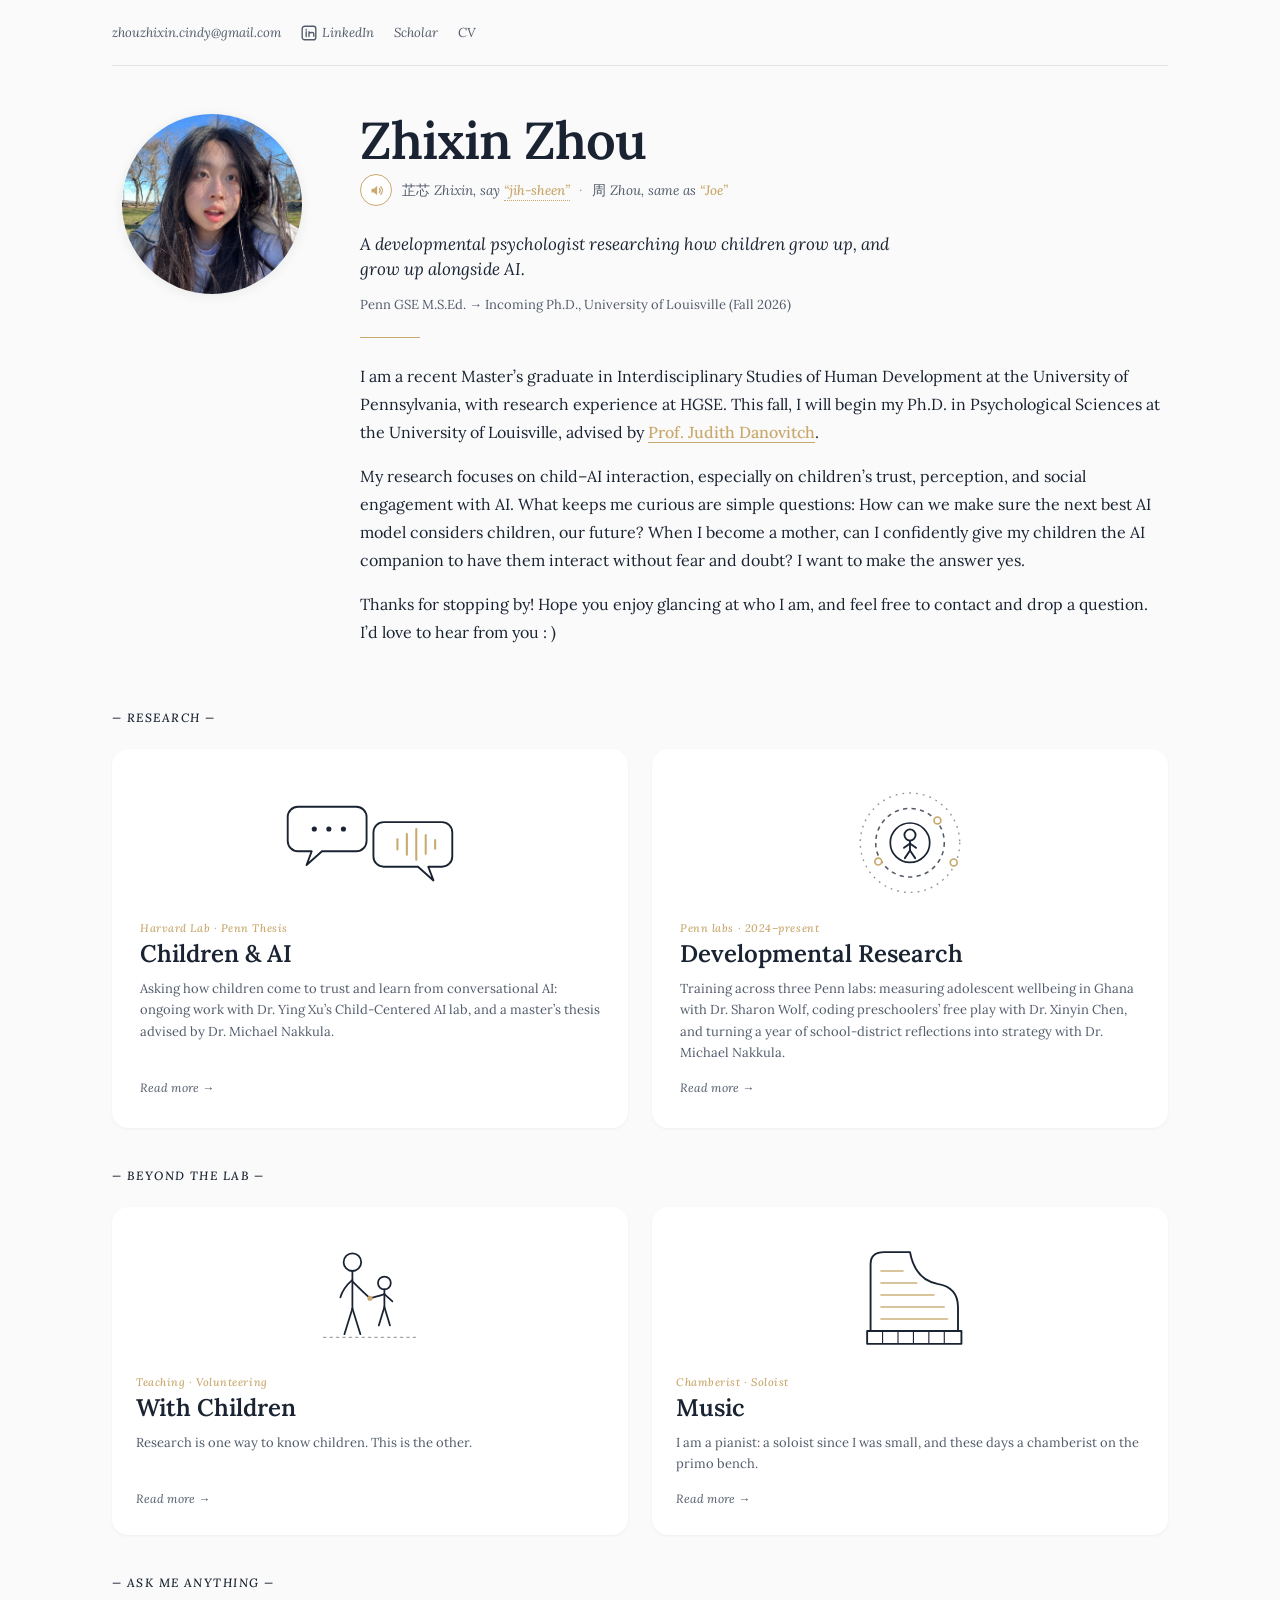
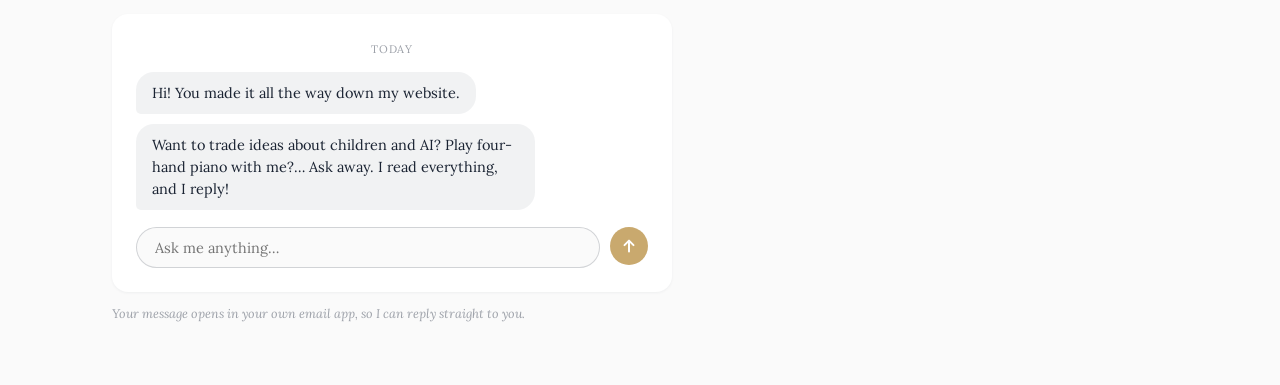
==== index.html @ 7eb5788b "Personal website: pages, styles, images, posters" ====
<!DOCTYPE html>
<html lang="en">
<head>
  <meta charset="UTF-8">
  <meta name="viewport" content="width=device-width, initial-scale=1.0">
  <title>Zhixin Zhou</title>
  <link rel="stylesheet" href="style.css">
  <link rel="preconnect" href="https://fonts.googleapis.com">
  <link rel="preconnect" href="https://fonts.gstatic.com" crossorigin>
  <link href="https://fonts.googleapis.com/css2?family=Lora:ital,wght@0,400;0,500;0,600;0,700;1,400;1,500;1,600&display=swap" rel="stylesheet">
</head>
<body>
<div class="container">

<!-- ── Top bar ── -->
<header class="topbar">
  <div class="topbar-left">
    <a href="mailto:zhouzhixin.cindy@gmail.com">zhouzhixin.cindy@gmail.com</a>
    <a href="https://www.linkedin.com/in/zhou-zhixin" target="_blank" rel="noopener">
      <svg viewBox="0 0 20 20" width="16" height="16" fill="none" stroke="#525B6B" stroke-width="1.7" stroke-linecap="round" stroke-linejoin="round">
        <rect x="1.5" y="1.5" width="17" height="17" rx="3"/>
        <line x1="6.5" y1="8.5" x2="6.5" y2="14.5"/>
        <line x1="6.5" y1="5.5" x2="6.5" y2="6.2"/>
        <path d="M10 8.5 v6 M10 11 c0-2 6-2.5 6 0 v3"/>
      </svg>
      LinkedIn
    </a>
    <a href="https://scholar.google.com" target="_blank" rel="noopener">Scholar</a>
    <a href="cv.pdf" target="_blank">CV</a>
  </div>
</header>

<!-- ── Hero (2 columns: photo | stacked content) ── -->
<section class="hero-section">

  <!-- Left column: photo only -->
  <div class="hero-left">
    <img src="zhixin_hero.JPEG?v=4" alt="Zhixin Zhou" class="hero-photo" />
  </div>

  <!-- Right column: name, pronunciation, tagline, credentials, divider, about -->
  <div class="hero-right">
    <h1 class="hero-name">Zhixin Zhou</h1>
    <div class="name-guide">
      <button class="say-btn" onclick="playName()" aria-label="Hear me say my name" title="Hear me say it">
        <svg viewBox="0 0 24 24" width="15" height="15" fill="none" stroke="#C9A96E" stroke-width="2" stroke-linecap="round" stroke-linejoin="round">
          <polygon points="4,9 8,9 13,4.5 13,19.5 8,15 4,15" fill="#C9A96E" stroke="none"/>
          <path d="M16.5 8.5 a5.5 5.5 0 0 1 0 7"/>
          <path d="M19 6 a9 9 0 0 1 0 12"/>
        </svg>
      </button>
      <span class="name-part"><span class="hanzi">芷芯</span>&nbsp;Zhixin, say <span class="say say-hint">&ldquo;jih-sheen&rdquo;</span></span>
      <span class="name-dot">&middot;</span>
      <span class="name-part"><span class="hanzi">周</span>&nbsp;Zhou, same as <span class="say">&ldquo;Joe&rdquo;</span></span>
    </div>
    <p class="name-detail">Zhi, like &ldquo;Jim&rdquo; without the &ldquo;m&rdquo; &middot; Xin, the same as &ldquo;sheen&rdquo;</p>
    <audio id="name-audio" src="audio/name-pronunciation.mp3" preload="none"></audio>
    <p class="hero-bio">A developmental psychologist researching how children grow up, and grow up alongside AI.</p>
    <p class="hero-affil">Penn GSE M.S.Ed. &rarr; Incoming Ph.D., University of Louisville (Fall 2026)</p>
    <div class="hero-divider"></div>
    <div class="hero-about">
      <p>I am a recent Master&rsquo;s graduate in Interdisciplinary Studies of Human Development at the University of Pennsylvania, with research experience at HGSE. This fall, I will begin my Ph.D. in Psychological Sciences at the University of Louisville, advised by <a href="https://profiles.louisville.edu/j.danovitch" target="_blank" rel="noopener noreferrer">Prof. Judith Danovitch</a>.</p>
      <p>My research focuses on child&ndash;AI interaction, especially on children&rsquo;s trust, perception, and social engagement with AI. What keeps me curious are simple questions: How can we make sure the next best AI model considers children, our future? When I become a mother, can I confidently give my children the AI companion to have them interact without fear and doubt? I want to make the answer yes.</p>
      <p>Thanks for stopping by! Hope you enjoy glancing at who I am, and feel free to contact and drop a question. I&rsquo;d love to hear from you : )</p>
    </div>
  </div>

</section>

<!-- ── Research ── -->
<section class="cards-section">
  <p class="section-label">— Research —</p>
  <div class="cards-grid grid-2">

    <!-- Card 1: Children & AI -->
    <a class="card" href="childrenAI.html">
      <div class="card-icon">
        <svg viewBox="0 0 240 140" fill="none" xmlns="http://www.w3.org/2000/svg">
          <!-- child bubble -->
          <path d="M36,30 h68 a12,12 0 0 1 12,12 v28 a12,12 0 0 1 -12,12 h-40 l-18,16 6,-16 h-16 a12,12 0 0 1 -12,-12 v-28 a12,12 0 0 1 12,-12 z" stroke="#1A2332" stroke-width="2.2" stroke-linejoin="round" stroke-linecap="round"/>
          <circle cx="55" cy="56" r="3" fill="#1A2332"/>
          <circle cx="72" cy="56" r="3" fill="#1A2332"/>
          <circle cx="89" cy="56" r="3" fill="#1A2332"/>
          <!-- AI bubble -->
          <path d="M136,48 h68 a12,12 0 0 1 12,12 v28 a12,12 0 0 1 -12,12 h-16 l6,16 -18,-16 h-40 a12,12 0 0 1 -12,-12 v-28 a12,12 0 0 1 12,-12 z" stroke="#1A2332" stroke-width="2.2" stroke-linejoin="round" stroke-linecap="round"/>
          <!-- voice waveform -->
          <g stroke="#C9A96E" stroke-width="2.4" stroke-linecap="round">
            <line x1="152" y1="68" x2="152" y2="80"/>
            <line x1="163" y1="62" x2="163" y2="86"/>
            <line x1="174" y1="56" x2="174" y2="92"/>
            <line x1="185" y1="63" x2="185" y2="85"/>
            <line x1="196" y1="69" x2="196" y2="79"/>
          </g>
        </svg>
      </div>
      <p class="card-tag">Harvard Lab &middot; Penn Thesis</p>
      <h2 class="card-title">Children &amp; AI</h2>
      <p class="card-body">Asking how children come to trust and learn from conversational AI: ongoing work with Dr. Ying Xu&rsquo;s Child-Centered AI lab, and a master&rsquo;s thesis advised by Dr. Michael Nakkula.</p>
      <span class="read-more">Read more &rarr;</span>
    </a>

    <!-- Card 2: Developmental Research -->
    <a class="card" href="developmental.html">
      <div class="card-icon">
        <svg viewBox="0 0 240 140" fill="none" xmlns="http://www.w3.org/2000/svg">
          <!-- ecological rings around a child -->
          <circle cx="120" cy="72" r="58" stroke="#1A2332" stroke-width="1.6" stroke-dasharray="2,6" opacity="0.5"/>
          <circle cx="120" cy="72" r="40" stroke="#1A2332" stroke-width="1.8" stroke-dasharray="5,5" opacity="0.75"/>
          <circle cx="120" cy="72" r="23" stroke="#1A2332" stroke-width="2"/>
          <!-- child at center -->
          <g stroke="#1A2332" stroke-width="2.2" stroke-linecap="round">
            <circle cx="120" cy="63" r="6.5" fill="none"/>
            <line x1="120" y1="69.5" x2="120" y2="81"/>
            <line x1="120" y1="73" x2="113" y2="78"/>
            <line x1="120" y1="73" x2="127" y2="78"/>
            <line x1="120" y1="81" x2="114" y2="90"/>
            <line x1="120" y1="81" x2="126" y2="90"/>
          </g>
          <!-- context nodes on rings -->
          <circle cx="152" cy="46" r="4" fill="#FFFFFF" stroke="#C9A96E" stroke-width="2"/>
          <circle cx="83" cy="94" r="4" fill="#FFFFFF" stroke="#C9A96E" stroke-width="2"/>
          <circle cx="171" cy="95" r="4" fill="#FFFFFF" stroke="#C9A96E" stroke-width="2"/>
        </svg>
      </div>
      <p class="card-tag">Penn labs &middot; 2024&ndash;present</p>
      <h2 class="card-title">Developmental Research</h2>
      <p class="card-body">Training across three Penn labs: measuring adolescent wellbeing in Ghana with Dr. Sharon Wolf, coding preschoolers&rsquo; free play with Dr. Xinyin Chen, and turning a year of school-district reflections into strategy with Dr. Michael Nakkula.</p>
      <span class="read-more">Read more &rarr;</span>
    </a>

  </div>
</section>

<!-- ── Beyond the Lab ── -->
<section class="section-beyond">
  <p class="section-label">— Beyond the Lab —</p>
  <div class="cards-grid grid-2">

    <!-- Card B: With Children — three children in a circle -->
    <a class="card card-sm" href="with-children.html">
      <div class="card-icon">
        <svg viewBox="0 0 240 150" fill="none" xmlns="http://www.w3.org/2000/svg">
          <g stroke="#1A2332" stroke-width="2.2" stroke-linecap="round" fill="none">
            <!-- adult -->
            <circle cx="98" cy="34" r="11"/>
            <path d="M98,45 C98,62 98,78 98,92"/>
            <path d="M98,58 C106,66 113,73 120,79"/>
            <path d="M98,56 C90,63 85,70 83,78"/>
            <path d="M98,92 L88,124"/>
            <path d="M98,92 L108,124"/>
            <!-- child -->
            <circle cx="138" cy="60" r="8"/>
            <path d="M138,68 C138,76 138,84 138,90"/>
            <path d="M138,74 C132,76 126,78 120,79"/>
            <path d="M138,74 L148,83"/>
            <path d="M138,90 L131,113"/>
            <path d="M138,90 L145,113"/>
          </g>
          <!-- joined hands -->
          <circle cx="120" cy="79" r="3.2" fill="#C9A96E"/>
          <!-- ground -->
          <line x1="62" y1="128" x2="178" y2="128" stroke="#1A2332" stroke-width="1.5" stroke-dasharray="3,5" opacity="0.4" stroke-linecap="round"/>
        </svg>
      </div>
      <p class="card-tag">Teaching &middot; Volunteering</p>
      <h2 class="card-title card-title-sm">With Children</h2>
      <p class="card-body">Research is one way to know children. This is the other.</p>
      <span class="read-more">Read more &rarr;</span>
    </a>

    <!-- Card C: Music — piano keys only, centered -->
    <a class="card card-sm" href="music.html">
      <div class="card-icon">
        <svg viewBox="0 0 240 140" fill="none" xmlns="http://www.w3.org/2000/svg">
          <!-- grand piano, top view -->
          <path d="M74,112 L74,34 Q74,20 90,20 L120,20 Q126,52 152,57 Q176,61 176,84 L176,112 Z" stroke="#1A2332" stroke-width="2.2" stroke-linejoin="round" stroke-linecap="round"/>
          <!-- keyboard strip -->
          <rect x="70" y="112" width="110" height="15" stroke="#1A2332" stroke-width="2.2" stroke-linejoin="round"/>
          <g stroke="#1A2332" stroke-width="1.3">
            <line x1="88" y1="112" x2="88" y2="127"/>
            <line x1="106" y1="112" x2="106" y2="127"/>
            <line x1="124" y1="112" x2="124" y2="127"/>
            <line x1="142" y1="112" x2="142" y2="127"/>
            <line x1="160" y1="112" x2="160" y2="127"/>
          </g>
          <!-- strings -->
          <g stroke="#C9A96E" stroke-width="1.5" stroke-linecap="round" opacity="0.9">
            <line x1="86" y1="98" x2="164" y2="98"/>
            <line x1="86" y1="84" x2="160" y2="84"/>
            <line x1="86" y1="70" x2="148" y2="70"/>
            <line x1="86" y1="56" x2="128" y2="56"/>
            <line x1="86" y1="42" x2="112" y2="42"/>
          </g>
        </svg>
      </div>
      <p class="card-tag">Chamberist &middot; Soloist</p>
      <h2 class="card-title card-title-sm">Music</h2>
      <p class="card-body">I am a pianist: a soloist since I was small, and these days a chamberist on the primo bench.</p>
      <span class="read-more">Read more &rarr;</span>
    </a>

  </div>
</section>

<!-- ── Ask Me Anything ── -->
<section class="cards-section ama-section">
  <p class="section-label">&mdash; Ask Me Anything &mdash;</p>

  <div class="ama-chat">
    <p class="ama-day">Today</p>
    <div class="ama-bubble ama-in">Hi! You made it all the way down my website.</div>
    <div class="ama-bubble ama-in">Want to trade ideas about children and AI? Play four-hand piano with me?&hellip; Ask away. I read everything, and I reply!</div>
    <div id="ama-thread"></div>
    <form class="ama-inputrow" onsubmit="return amaSend();">
      <input id="ama-input" type="text" maxlength="500" placeholder="Ask me anything&hellip;" autocomplete="off">
      <button type="submit" aria-label="Send">
        <svg viewBox="0 0 20 20" width="18" height="18" fill="none" stroke="#FFFFFF" stroke-width="2.2" stroke-linecap="round" stroke-linejoin="round">
          <line x1="10" y1="16" x2="10" y2="5"/>
          <polyline points="5,9 10,4 15,9"/>
        </svg>
      </button>
    </form>
  </div>
  <p class="ama-note">Your message opens in your own email app, so I can reply straight to you.</p>
</section>

</div>

<script>
function playName() {
  var a = document.getElementById('name-audio');
  a.play().catch(function() {
    var btn = document.querySelector('.say-btn');
    btn.title = 'Recording coming soon!';
  });
}

function amaSend() {
  var input = document.getElementById('ama-input');
  var text = input.value.trim();
  if (!text) return false;

  var thread = document.getElementById('ama-thread');
  var out = document.createElement('div');
  out.className = 'ama-bubble ama-out';
  out.textContent = text;
  thread.appendChild(out);

  var reply = document.createElement('div');
  reply.className = 'ama-bubble ama-in';
  reply.textContent = 'Got it — your mail app is opening. Hit send there and it lands in my inbox!';
  thread.appendChild(reply);

  input.value = '';
  window.location.href = 'mailto:zhouzhixin.cindy@gmail.com?subject=' +
    encodeURIComponent('Ask me anything (from your website)') +
    '&body=' + encodeURIComponent(text);
  return false;
}
</script>
</body>
</html>
---- style.css ----
*, *::before, *::after {
  box-sizing: border-box;
  margin: 0;
  padding: 0;
}

body {
  background-color: #FAFAFA;
  font-family: 'Lora', Georgia, serif;
  color: #1A2332;
  min-height: 100vh;
}

/* ── Container ── */
.container {
  max-width: 1200px;
  margin: 0 auto;
  padding: 0 4.5rem;
}

/* ── Top bar ── */
.topbar {
  display: flex;
  justify-content: space-between;
  align-items: center;
  padding: 1.5rem 0;
  border-bottom: 1px solid rgba(26, 35, 50, 0.1);
}

.topbar-left {
  display: flex;
  align-items: center;
  gap: 1.25rem;
}

.topbar-left a {
  font-style: italic;
  font-size: 13px;
  color: #525B6B;
  text-decoration: none;
  display: flex;
  align-items: center;
  gap: 5px;
}

.topbar-left a:hover { text-decoration: underline; text-underline-offset: 3px; }

.topbar-right {
  font-style: italic;
  font-size: 12px;
  color: #9CA0A8;
}

/* ── Hero (2-column grid) ── */
.hero-section {
  display: grid;
  grid-template-columns: 200px 1fr;
  gap: 3rem;
  align-items: start;
  padding: 3rem 0 2rem;
}

.hero-left {
  display: flex;
  justify-content: center;
}

.hero-right {
  display: flex;
  flex-direction: column;
}

.hero-divider {
  width: 60px;
  height: 0.5px;
  background: #C9A96E;
  margin-bottom: 1.5rem;
}

.hero-photo {
  width: 180px;
  height: 180px;
  border-radius: 50%;
  object-fit: cover;
  display: block;
  box-shadow: 0 2px 12px rgba(26, 35, 50, 0.08);
}

.hero-name {
  font-style: normal;
  font-weight: 600;
  font-size: 52px;
  line-height: 1;
  color: #1A2332;
  letter-spacing: -0.02em;
  margin-bottom: 0.5rem;
}

.hero-pronunciation {
  font-style: italic;
  font-size: 13px;
  color: #525B6B;
  margin-bottom: 1.25rem;
}

.pronunciation {
  font-style: italic;
  font-size: 13px;
  color: #525B6B;
  margin-bottom: 1.25rem;
}

/* ── Name guide ── */
.name-guide {
  display: flex;
  align-items: center;
  flex-wrap: wrap;
  gap: 0.6rem;
  font-style: italic;
  font-size: 13.5px;
  color: #525B6B;
  margin-bottom: 1.25rem;
}

.say-btn {
  width: 32px;
  height: 32px;
  border-radius: 50%;
  border: 1px solid #C9A96E;
  background: #FFFFFF;
  cursor: pointer;
  display: flex;
  align-items: center;
  justify-content: center;
  flex-shrink: 0;
  animation: say-pulse 2.8s ease-out infinite;
  transition: background 0.15s;
}

.say-btn:hover { background: rgba(201, 169, 110, 0.12); animation: none; }

@keyframes say-pulse {
  0%   { box-shadow: 0 0 0 0 rgba(201, 169, 110, 0.45); }
  55%  { box-shadow: 0 0 0 9px rgba(201, 169, 110, 0); }
  100% { box-shadow: 0 0 0 0 rgba(201, 169, 110, 0); }
}

.name-guide .hanzi { font-style: normal; }

.name-guide .say { color: #C9A96E; font-weight: 500; }

.name-dot { color: #9CA0A8; }

.say-hint {
  border-bottom: 0.5px dotted #C9A96E;
  padding-bottom: 1px;
  cursor: help;
}

.name-detail {
  font-style: italic;
  font-size: 12.5px;
  color: #9CA0A8;
  max-height: 0;
  opacity: 0;
  overflow: hidden;
  margin: -0.9rem 0 1.25rem;
  transition: max-height 0.3s ease, opacity 0.3s ease;
}

.name-guide:hover + .name-detail,
.name-detail:hover {
  max-height: 2.5em;
  opacity: 1;
}

.pronounce-tooltip {
  position: relative;
  cursor: help;
  border-bottom: 0.5px dotted #525B6B;
  padding-bottom: 1px;
}

.pronounce-tooltip .tooltip-text {
  visibility: hidden;
  opacity: 0;
  position: absolute;
  top: calc(100% + 8px);
  left: 0;
  transform: none;
  width: 280px;
  background: #1A2332;
  color: #FAFAFA;
  font-family: 'Lora', Georgia, serif;
  font-style: normal;
  font-size: 12px;
  font-weight: 400;
  line-height: 1.5;
  padding: 0.75rem 1rem;
  border-radius: 8px;
  box-shadow: 0 4px 16px rgba(26, 35, 50, 0.15);
  z-index: 100;
  transition: opacity 0.2s, visibility 0.2s;
  pointer-events: none;
  white-space: normal;
  text-align: left;
}

.pronounce-tooltip .tooltip-text::after {
  content: '';
  position: absolute;
  bottom: 100%;
  left: 40px;
  transform: none;
  border: 5px solid transparent;
  border-bottom-color: #1A2332;
}

.pronounce-tooltip:hover .tooltip-text,
.pronounce-tooltip:focus .tooltip-text,
.pronounce-tooltip:focus-within .tooltip-text {
  visibility: visible;
  opacity: 1;
}

.hero-bio {
  font-style: italic;
  font-size: 17px;
  color: #1A2332;
  line-height: 1.5;
  max-width: 560px;
  margin-bottom: 0.85rem;
}

.hero-affil {
  font-size: 13px;
  color: #525B6B;
  margin-bottom: 1.5rem;
}

.hero-affil .ul {
  border-bottom: 0.5px solid #525B6B;
  padding-bottom: 1px;
}

.hero-about p {
  font-size: 16px;
  color: #1A2332;
  line-height: 1.75;
  max-width: 840px;
  margin-bottom: 1rem;
}

.hero-about p:last-child { margin-bottom: 0; }

.hero-about a {
  font-weight: 500;
  color: #C9A96E;
  text-decoration: none;
  border-bottom: 0.5px solid #C9A96E;
}

.hero-about a:hover { opacity: 0.8; }

.advisor {
  color: #C9A96E;
  border-bottom: 0.5px solid #C9A96E;
}

/* ── Card sections ── */
.cards-section {
  padding: 2rem 0 1rem;
}

.section-beyond {
  padding: 1.5rem 0 1rem;
}

.section-label {
  font-style: italic;
  font-weight: 500;
  font-size: 12px;
  color: #1A2332;
  letter-spacing: 0.12em;
  text-transform: uppercase;
  margin-bottom: 1.5rem;
}

.cards-grid {
  display: grid;
  gap: 1.5rem;
}

.grid-3 { grid-template-columns: repeat(3, 1fr); }
.grid-2 { grid-template-columns: repeat(2, 1fr); }

/* ── Card ── */
.card {
  background: #FFFFFF;
  border-radius: 16px;
  padding: 2rem 1.75rem;
  text-decoration: none;
  color: inherit;
  display: flex;
  flex-direction: column;
  cursor: pointer;
  box-shadow: 0 1px 3px rgba(26, 35, 50, 0.05);
  transition: transform 0.18s ease, box-shadow 0.18s ease;
}

.card:hover {
  transform: translateY(-2px);
  box-shadow: 0 8px 24px rgba(26, 35, 50, 0.06);
}

.card-sm {
  padding: 1.75rem 1.5rem;
}

.card-icon {
  height: 120px;
  display: flex;
  align-items: center;
  justify-content: center;
  margin-bottom: 1.25rem;
}

.card-icon svg {
  display: block;
  width: 100%;
  height: 100%;
}

.card-tag {
  font-style: italic;
  font-weight: 500;
  font-size: 11px;
  color: #C9A96E;
  letter-spacing: 0.05em;
  margin-bottom: 0.4rem;
}

.card-title {
  font-style: normal;
  font-weight: 600;
  font-size: 24px;
  color: #1A2332;
  line-height: 1.1;
  margin-bottom: 0.65rem;
}

.card-title-sm {
  font-size: 24px;
}

.card-body {
  font-size: 13px;
  color: #525B6B;
  line-height: 1.65;
  margin-bottom: 1rem;
}

.read-more {
  font-style: italic;
  font-size: 12px;
  color: #525B6B;
  margin-top: auto;
}

/* ── Inner pages ── */
.page-content {
  max-width: 800px;
  margin: 2rem auto;
  padding: 3rem;
  background: #FFFFFF;
  border-radius: 18px;
  box-shadow: 0 1px 3px rgba(26, 35, 50, 0.05);
}

.back-link {
  display: inline-block;
  font-style: italic;
  font-size: 13px;
  color: #525B6B;
  text-decoration: none;
  margin-bottom: 2rem;
}

.back-link:hover { text-decoration: underline; text-underline-offset: 3px; }

.page-title {
  font-style: normal;
  font-weight: 600;
  font-size: 48px;
  letter-spacing: -0.02em;
  line-height: 1.05;
  color: #1A2332;
  margin-bottom: 0.4rem;
}

.page-subtitle {
  font-style: italic;
  font-size: 14px;
  color: #1A2332;
  margin-bottom: 1.75rem;
}

.page-body {
  font-size: 16px;
  line-height: 1.75;
  color: #1A2332;
}

.page-body h3 {
  font-style: italic;
  font-weight: 500;
  font-size: 22px;
  color: #1A2332;
  margin-top: 2.5rem;
  margin-bottom: 0.75rem;
}

.page-body p { margin-bottom: 1rem; }

.page-body a {
  color: #C9A96E;
  text-underline-offset: 3px;
}

.page-body a:hover { opacity: 0.8; }

.placeholder-note {
  font-style: italic;
  color: #525B6B;
  background: rgba(82, 91, 107, 0.06);
  border-left: 2px solid rgba(82, 91, 107, 0.3);
  padding: 14px 20px;
  margin: 2rem 0;
  font-size: 14px;
}

/* ── Music page ── */
.music-heading {
  margin-top: 2.25rem !important;
  padding-top: 1.5rem;
  border-top: 1px solid rgba(26, 35, 50, 0.08);
}

.music-sub {
  font-style: italic;
  font-size: 12.5px;
  color: #C9A96E;
  letter-spacing: 0.06em;
  margin-bottom: 1.25rem !important;
}

.program-piece {
  margin: 2.25rem 0 3rem;
}

.piece-head {
  display: flex;
  justify-content: space-between;
  align-items: baseline;
  gap: 1.5rem;
}

.piece-title {
  font-weight: 600;
  font-size: 17px;
  color: #1A2332;
}

.piece-note {
  font-weight: 400;
  font-style: italic;
  font-size: 14px;
  color: #525B6B;
}

.piece-composer {
  font-size: 14px;
  color: #525B6B;
  white-space: nowrap;
}

.piece-movements {
  list-style: none;
  margin: 0.4rem 0 0 2rem;
  font-size: 14.5px;
  color: #525B6B;
  line-height: 1.75;
}

.piece-credit {
  font-size: 14px;
  margin: 0.65rem 0 0 !important;
  line-height: 1.6;
}

.primo {
  color: #C9A96E;
  font-weight: 500;
}

.piece-coach {
  font-style: italic;
  font-size: 13px;
  color: #525B6B;
}

.piece-meta {
  font-style: italic;
  font-size: 12.5px;
  color: #9CA0A8;
  margin: 0.2rem 0 0 !important;
}

.perf-video {
  display: block;
  width: 100%;
  margin-top: 1rem;
  border-radius: 12px;
  background: #000;
  box-shadow: 0 2px 12px rgba(26, 35, 50, 0.10);
}

.music-footnote {
  margin-top: 2.5rem !important;
  padding-top: 1rem;
  border-top: 1px solid rgba(26, 35, 50, 0.08);
}

.music-photo,
.page-photo {
  display: block;
  width: 100%;
  max-width: 440px;
  margin-top: 1rem;
  border-radius: 12px;
  box-shadow: 0 2px 12px rgba(26, 35, 50, 0.10);
}

/* ── With Children page ── */
.photo-grid {
  display: grid;
  gap: 1rem;
  margin: 1.25rem 0;
}

.photo-grid-2 { grid-template-columns: 1fr 1fr; }
.photo-grid-3 { grid-template-columns: 1fr 1fr 1fr; }

.photo-grid img {
  width: 100%;
  height: auto;
  aspect-ratio: 3 / 4;
  object-fit: cover;
  border-radius: 12px;
  box-shadow: 0 2px 12px rgba(26, 35, 50, 0.10);
  display: block;
}

.photo-grid-l img { aspect-ratio: 4 / 3; }
.photo-grid-sq img { aspect-ratio: 1 / 1; }
.photo-grid-land { max-width: 640px; }
.photo-grid-land img { aspect-ratio: 3 / 2; }

.photo-grid figure { margin: 0; }

.photo-grid figcaption {
  font-style: italic;
  font-size: 12.5px;
  color: #9CA0A8;
  line-height: 1.55;
  margin-top: 0.5rem;
}

.photo-strip { margin: 1.25rem 0; }

.photo-strip img {
  display: block;
  width: 100%;
  max-width: 700px;
  border-radius: 12px;
  box-shadow: 0 2px 12px rgba(26, 35, 50, 0.10);
}

.photo-strip figcaption {
  font-style: italic;
  font-size: 12.5px;
  color: #9CA0A8;
  line-height: 1.55;
  margin-top: 0.5rem;
}


.pull-quote {
  font-style: italic;
  font-size: 19px;
  line-height: 1.6;
  color: #1A2332;
  border-left: 2px solid #C9A96E;
  padding: 0.25rem 0 0.25rem 1.5rem;
  margin: 1.75rem 0;
}

.pull-quote-attr {
  display: block;
  font-size: 13px;
  color: #525B6B;
  margin-top: 0.5rem;
}

.field-notes {
  display: grid;
  grid-template-columns: 1fr 1fr;
  gap: 1.25rem;
  margin: 1.5rem 0 1rem;
}

.field-note {
  background: rgba(201, 169, 110, 0.07);
  border: 1px solid rgba(201, 169, 110, 0.35);
  border-radius: 12px;
  padding: 1.25rem 1.4rem;
  font-size: 14.5px;
  line-height: 1.7;
}

.field-note p { margin-bottom: 0; }

.field-note-label {
  font-style: italic;
  font-weight: 500;
  font-size: 11.5px;
  color: #C9A96E;
  letter-spacing: 0.1em;
  text-transform: uppercase;
  margin-bottom: 0.5rem !important;
}

.page-photo-wide { max-width: 560px; }

.ink-scene {
  display: block;
  width: 100%;
  max-width: 520px;
  margin: 1.5rem 0 0.25rem;
}

.section-icon {
  display: block;
  width: 64px;
  height: 64px;
  margin: 1.5rem 0 0.5rem;
}

.perf-video-sd { max-width: 400px; }
.perf-video-md { max-width: 540px; }

.timeline {
  position: relative;
  margin: 2rem 0 1rem;
  padding-left: 2rem;
}

.timeline::before {
  content: '';
  position: absolute;
  left: 0;
  top: 6px;
  bottom: 6px;
  width: 1px;
  background: #C9A96E;
  opacity: 0.55;
}

.timeline-item {
  position: relative;
  margin-bottom: 2.75rem;
}

.timeline-item:last-child { margin-bottom: 0.5rem; }

.timeline-item::before {
  content: '';
  position: absolute;
  left: calc(-2rem - 4.5px);
  top: 7px;
  width: 10px;
  height: 10px;
  border-radius: 50%;
  background: #FFFFFF;
  border: 2px solid #C9A96E;
}

.timeline-year {
  font-style: italic;
  font-weight: 500;
  font-size: 13px;
  color: #C9A96E;
  letter-spacing: 0.08em;
  text-transform: uppercase;
  margin-bottom: 0.35rem !important;
}

/* ── Ask Me Anything ── */
.ama-section { padding: 1.5rem 0 4rem; }

.ama-chat {
  max-width: 560px;
  background: #FFFFFF;
  border-radius: 16px;
  padding: 1.75rem 1.5rem 1.5rem;
  box-shadow: 0 1px 3px rgba(26, 35, 50, 0.05);
}

.ama-day {
  text-align: center;
  font-size: 11px;
  color: #9CA0A8;
  letter-spacing: 0.08em;
  text-transform: uppercase;
  margin-bottom: 1rem;
}

.ama-bubble {
  max-width: 78%;
  padding: 0.65rem 1rem;
  border-radius: 18px;
  font-size: 14.5px;
  line-height: 1.5;
  margin-bottom: 0.6rem;
  width: fit-content;
}

.ama-in {
  background: rgba(26, 35, 50, 0.06);
  color: #1A2332;
  border-bottom-left-radius: 5px;
}

.ama-out {
  background: #C9A96E;
  color: #FFFFFF;
  border-bottom-right-radius: 5px;
  margin-left: auto;
}

.ama-inputrow {
  display: flex;
  gap: 0.6rem;
  margin-top: 1.1rem;
}

.ama-inputrow input {
  flex: 1;
  border: 1px solid rgba(26, 35, 50, 0.18);
  border-radius: 999px;
  padding: 0.6rem 1.1rem;
  font-family: 'Lora', Georgia, serif;
  font-size: 14.5px;
  color: #1A2332;
  background: #FAFAFA;
  outline: none;
}

.ama-inputrow input:focus { border-color: #C9A96E; }

.ama-inputrow button {
  width: 38px;
  height: 38px;
  border-radius: 50%;
  border: none;
  background: #C9A96E;
  cursor: pointer;
  display: flex;
  align-items: center;
  justify-content: center;
  flex-shrink: 0;
  transition: opacity 0.15s;
}

.ama-inputrow button:hover { opacity: 0.85; }

.ama-note {
  font-style: italic;
  font-size: 12.5px;
  color: #9CA0A8;
  margin-top: 0.85rem;
}

/* ── Responsive ── */
@media (max-width: 1024px) {
  .hero-section {
    grid-template-columns: 1fr;
    padding: 2rem 0 1.5rem;
    gap: 1.5rem;
  }
}

@media (max-width: 768px) {
  .container { padding: 0 1.5rem; }
  .piece-head { flex-direction: column; gap: 0.1rem; }
  .piece-composer { white-space: normal; }
  .timeline { padding-left: 1.25rem; }
  .timeline-item::before { left: calc(-1.25rem - 4.5px); }
  .field-notes { grid-template-columns: 1fr; }
  .photo-grid-2, .photo-grid-3 { grid-template-columns: 1fr 1fr; }
  .hero-name { font-size: 42px; }
  .cards-section { padding: 1.5rem 0 0.5rem; }
  .section-beyond { padding: 1rem 0 2rem; }
  .grid-3, .grid-2 { grid-template-columns: 1fr; }
  .page-content { margin: 1rem auto; padding: 1.75rem; border-radius: 12px; }
  .page-title { font-size: 36px; }
}
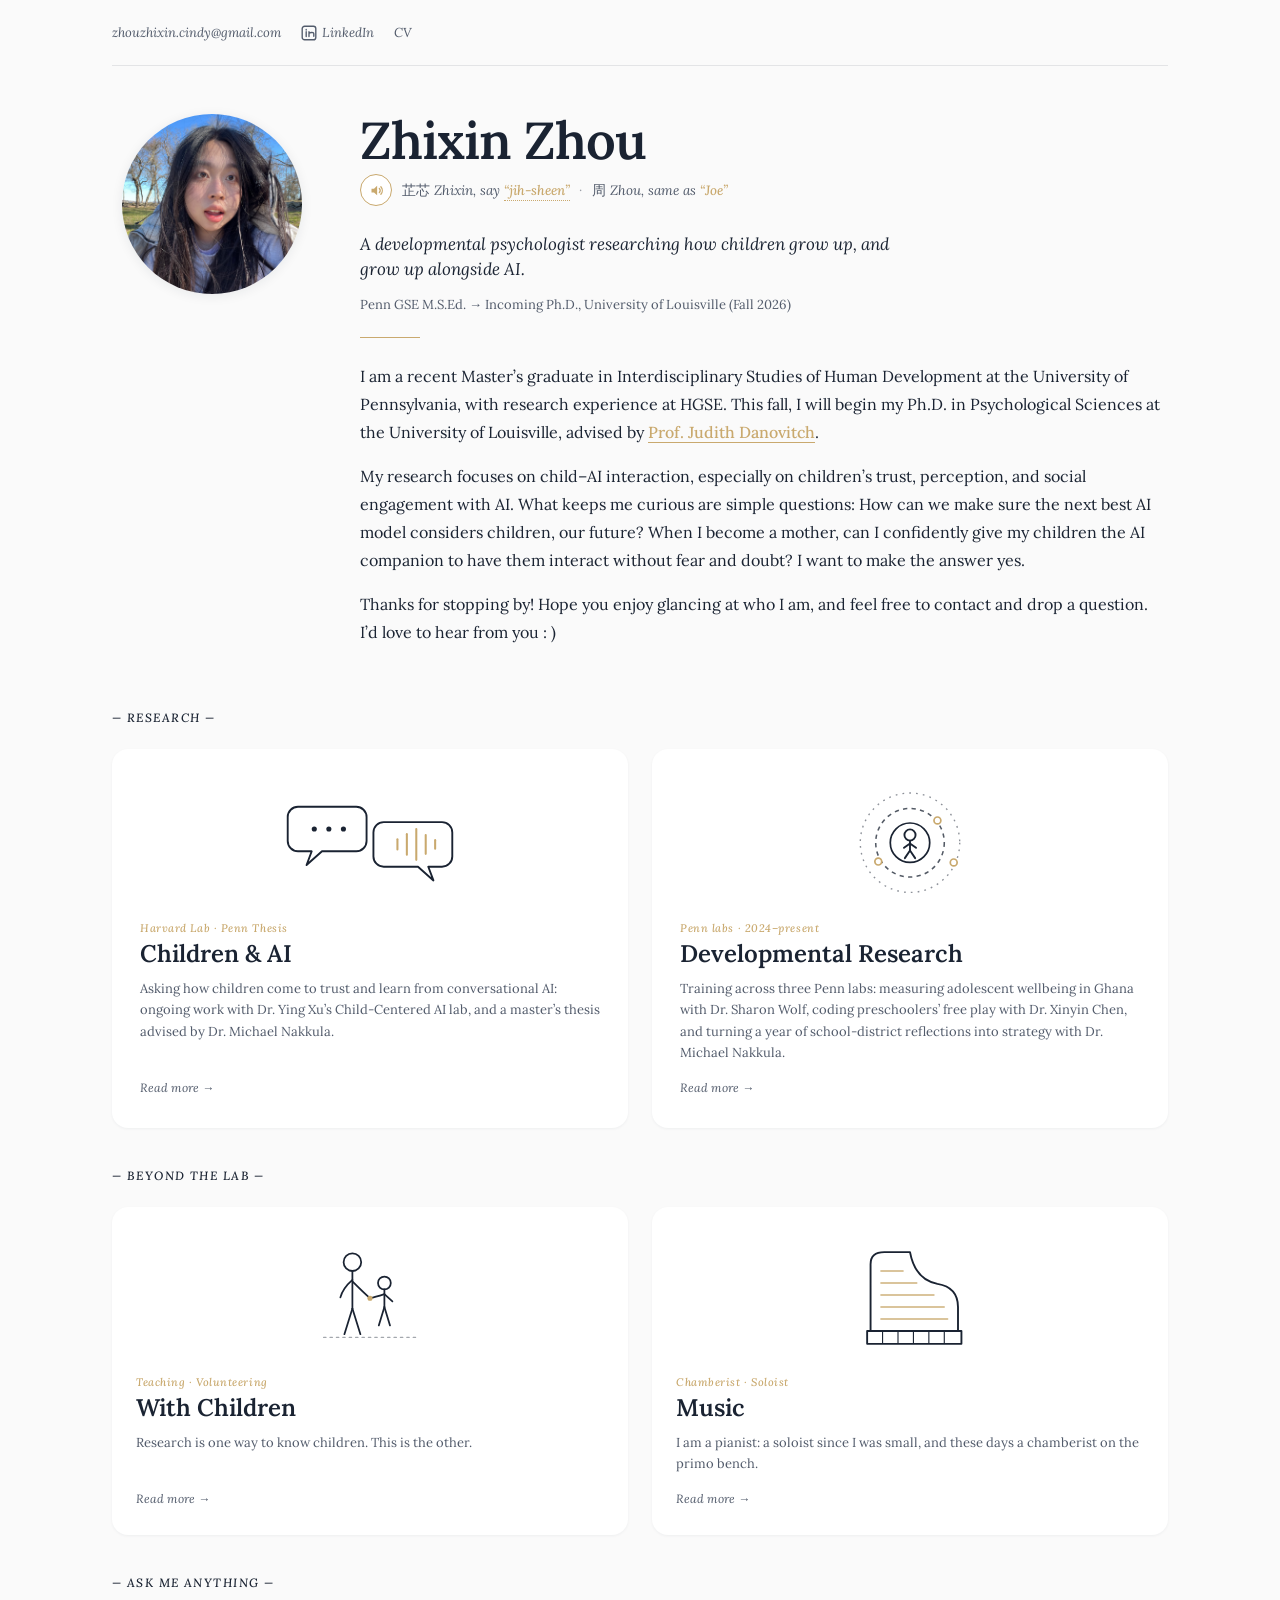
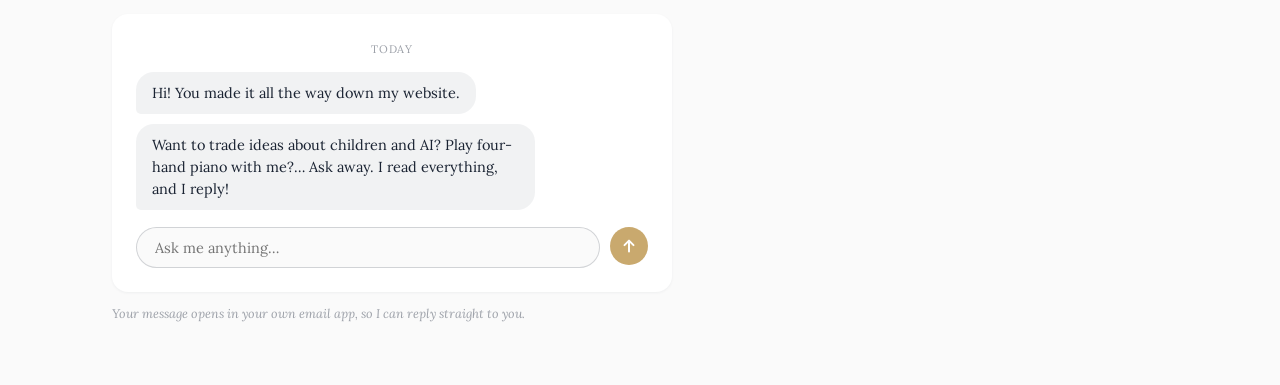
==== commit d6a5caf2: "Remove Google Scholar links; unname school district" ====
--- a/index.html
+++ b/index.html
@@ -25,7 +25,6 @@
       </svg>
       LinkedIn
     </a>
-    <a href="https://scholar.google.com" target="_blank" rel="noopener">Scholar</a>
     <a href="cv.pdf" target="_blank">CV</a>
   </div>
 </header>
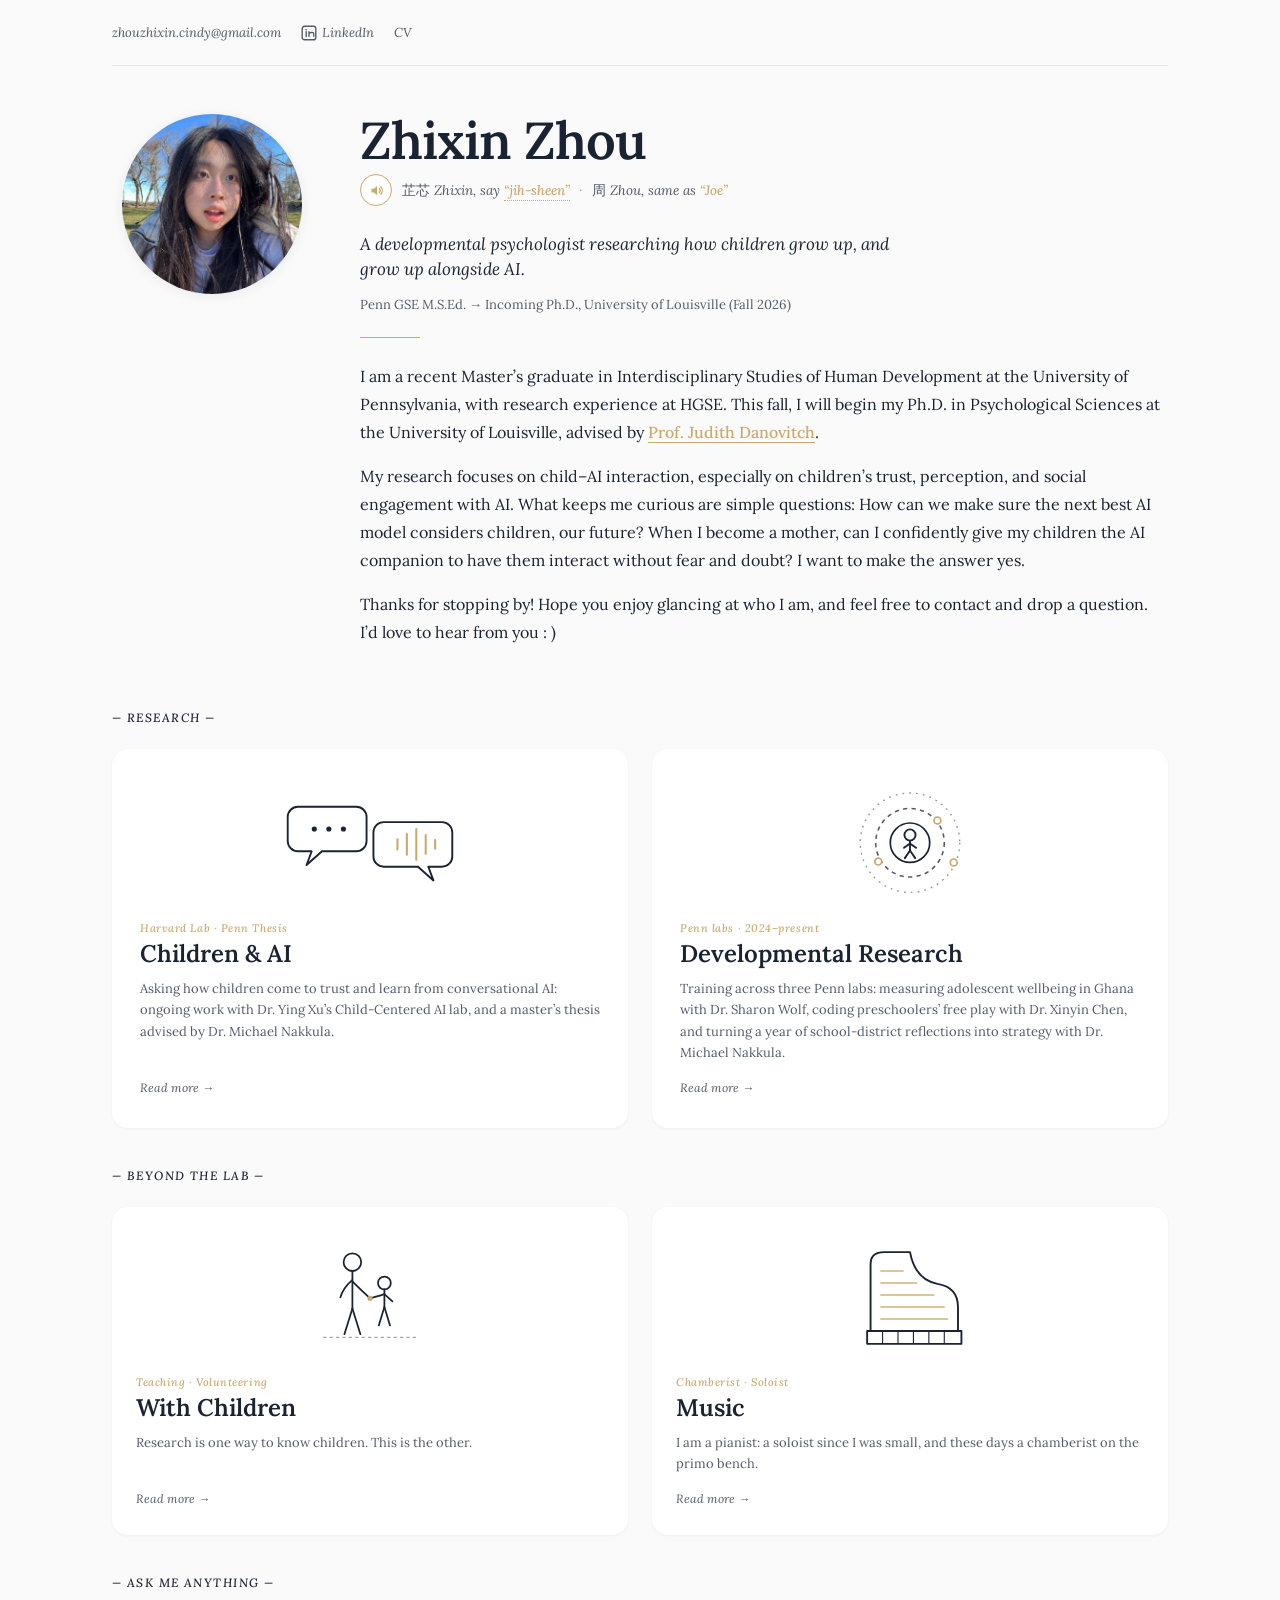
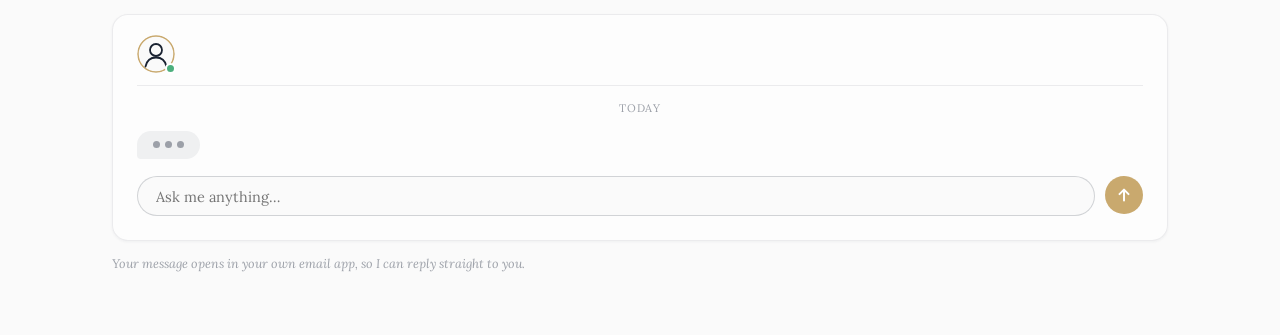
==== commit bd5ba60a: "AMA chat: frosted-glass card, sketched avatar, typing animation, full-width layout" ====
--- a/index.html
+++ b/index.html
@@ -205,10 +205,20 @@
 <section class="cards-section ama-section">
   <p class="section-label">&mdash; Ask Me Anything &mdash;</p>
 
-  <div class="ama-chat">
+  <div class="ama-chat" id="ama-chat">
+    <div class="ama-head">
+      <span class="ama-avatar-wrap">
+        <svg class="ama-avatar" viewBox="0 0 38 38" xmlns="http://www.w3.org/2000/svg" role="img" aria-label="Zhixin">
+          <circle cx="19" cy="19" r="18" fill="#FAFAFA" stroke="#C9A96E" stroke-width="1.5"/>
+          <circle cx="19" cy="15" r="6" fill="none" stroke="#1A2332" stroke-width="1.8"/>
+          <path d="M8.5 31.5 C10 24.5 14 22.5 19 22.5 C24 22.5 28 24.5 29.5 31.5" fill="none" stroke="#1A2332" stroke-width="1.8" stroke-linecap="round"/>
+        </svg>
+      </span>
+    </div>
     <p class="ama-day">Today</p>
-    <div class="ama-bubble ama-in">Hi! You made it all the way down my website.</div>
-    <div class="ama-bubble ama-in">Want to trade ideas about children and AI? Play four-hand piano with me?&hellip; Ask away. I read everything, and I reply!</div>
+    <div class="ama-bubble ama-in ama-seq">Hi! You made it all the way down my website.</div>
+    <div class="ama-bubble ama-in ama-seq">Want to trade ideas about children and AI? Play four-hand piano with me?&hellip; Ask away. I read everything, and I reply!</div>
+    <div class="ama-bubble ama-in ama-typing" id="ama-typing" aria-hidden="true"><span></span><span></span><span></span></div>
     <div id="ama-thread"></div>
     <form class="ama-inputrow" onsubmit="return amaSend();">
       <input id="ama-input" type="text" maxlength="500" placeholder="Ask me anything&hellip;" autocomplete="off">
@@ -226,6 +236,37 @@
 </div>
 
 <script>
+// AMA: bubbles arrive like a real conversation when the chat scrolls into view
+(function () {
+  var chat = document.getElementById('ama-chat');
+  var bubbles = chat.querySelectorAll('.ama-seq');
+  var typing = document.getElementById('ama-typing');
+  if (!('IntersectionObserver' in window)) return;
+
+  bubbles.forEach(function (b) { b.classList.add('ama-hidden'); });
+
+  var played = false;
+  var io = new IntersectionObserver(function (entries) {
+    if (played || !entries[0].isIntersecting) return;
+    played = true;
+    io.disconnect();
+
+    var delay = 300;
+    bubbles.forEach(function (b, i) {
+      setTimeout(function () { typing.classList.add('ama-typing-on'); }, delay);
+      delay += 900 + i * 300;
+      setTimeout(function () {
+        typing.classList.remove('ama-typing-on');
+        b.classList.remove('ama-hidden');
+        b.classList.add('ama-pop');
+      }, delay);
+      delay += 400;
+    });
+  }, { threshold: 0.35 });
+
+  io.observe(chat);
+})();
+
 function playName() {
   var a = document.getElementById('name-audio');
   a.play().catch(function() {
@@ -241,12 +282,12 @@
 
   var thread = document.getElementById('ama-thread');
   var out = document.createElement('div');
-  out.className = 'ama-bubble ama-out';
+  out.className = 'ama-bubble ama-out ama-pop';
   out.textContent = text;
   thread.appendChild(out);
 
   var reply = document.createElement('div');
-  reply.className = 'ama-bubble ama-in';
+  reply.className = 'ama-bubble ama-in ama-pop';
   reply.textContent = 'Got it — your mail app is opening. Hit send there and it lands in my inbox!';
   thread.appendChild(reply);
 
--- a/style.css
+++ b/style.css
@@ -709,11 +709,77 @@
 .ama-section { padding: 1.5rem 0 4rem; }
 
 .ama-chat {
-  max-width: 560px;
-  background: #FFFFFF;
+  background: rgba(255, 255, 255, 0.5);
+  backdrop-filter: blur(6px);
+  -webkit-backdrop-filter: blur(6px);
+  border: 1px solid rgba(26, 35, 50, 0.08);
   border-radius: 16px;
-  padding: 1.75rem 1.5rem 1.5rem;
+  padding: 1.25rem 1.5rem 1.5rem;
   box-shadow: 0 1px 3px rgba(26, 35, 50, 0.05);
+}
+
+.ama-head {
+  display: flex;
+  align-items: center;
+  padding-bottom: 0.8rem;
+  border-bottom: 1px solid rgba(26, 35, 50, 0.08);
+  margin-bottom: 0.9rem;
+}
+
+.ama-avatar-wrap { position: relative; display: inline-block; }
+
+.ama-avatar {
+  width: 38px;
+  height: 38px;
+  border-radius: 50%;
+  object-fit: cover;
+  display: block;
+}
+
+.ama-avatar-wrap::after {
+  content: '';
+  position: absolute;
+  right: -1px;
+  bottom: -1px;
+  width: 11px;
+  height: 11px;
+  border-radius: 50%;
+  background: #4CAF7D;
+  border: 2px solid #FFFFFF;
+}
+
+/* typing indicator */
+.ama-typing {
+  display: none;
+  padding: 0.8rem 1rem;
+}
+
+.ama-typing-on { display: flex; gap: 5px; align-items: center; }
+
+.ama-typing span {
+  width: 7px;
+  height: 7px;
+  border-radius: 50%;
+  background: #9CA0A8;
+  animation: ama-blink 1.2s infinite;
+}
+
+.ama-typing span:nth-child(2) { animation-delay: 0.2s; }
+.ama-typing span:nth-child(3) { animation-delay: 0.4s; }
+
+@keyframes ama-blink {
+  0%, 60%, 100% { opacity: 0.3; transform: translateY(0); }
+  30% { opacity: 1; transform: translateY(-3px); }
+}
+
+/* bubble arrival */
+.ama-hidden { display: none; }
+
+.ama-pop { animation: ama-pop-in 0.3s ease-out; }
+
+@keyframes ama-pop-in {
+  from { opacity: 0; transform: translateY(8px) scale(0.97); }
+  to   { opacity: 1; transform: translateY(0) scale(1); }
 }
 
 .ama-day {
@@ -726,7 +792,7 @@
 }
 
 .ama-bubble {
-  max-width: 78%;
+  max-width: min(78%, 480px);
   padding: 0.65rem 1rem;
   border-radius: 18px;
   font-size: 14.5px;
@@ -780,6 +846,7 @@
   justify-content: center;
   flex-shrink: 0;
   transition: opacity 0.15s;
+  animation: say-pulse 2.8s ease-out infinite;
 }
 
 .ama-inputrow button:hover { opacity: 0.85; }
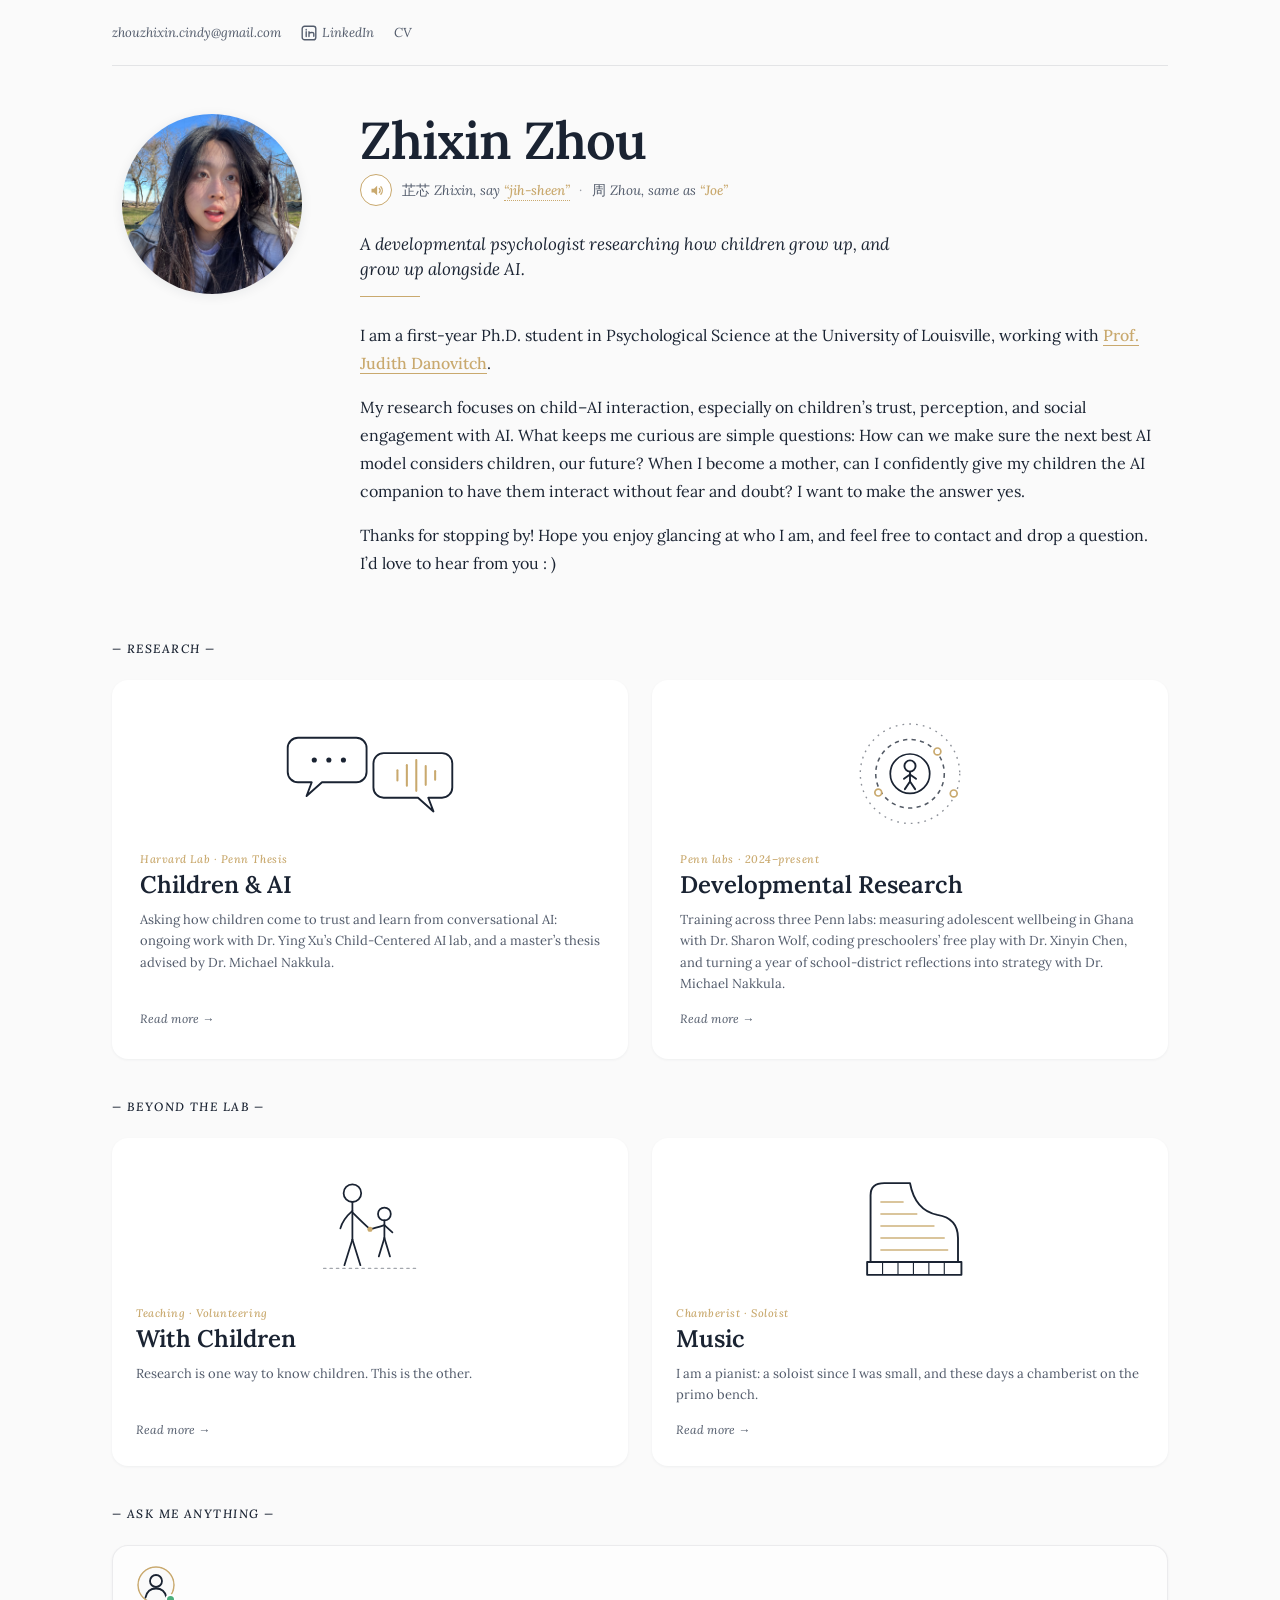
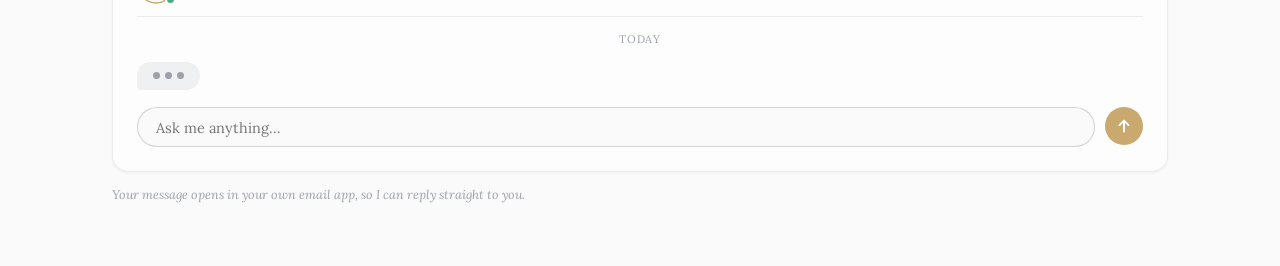
==== commit 1cfd4650: "Update to first-year PhD status; replace CV" ====
--- a/index.html
+++ b/index.html
@@ -55,10 +55,9 @@
     <p class="name-detail">Zhi, like &ldquo;Jim&rdquo; without the &ldquo;m&rdquo; &middot; Xin, the same as &ldquo;sheen&rdquo;</p>
     <audio id="name-audio" src="audio/name-pronunciation.mp3" preload="none"></audio>
     <p class="hero-bio">A developmental psychologist researching how children grow up, and grow up alongside AI.</p>
-    <p class="hero-affil">Penn GSE M.S.Ed. &rarr; Incoming Ph.D., University of Louisville (Fall 2026)</p>
     <div class="hero-divider"></div>
     <div class="hero-about">
-      <p>I am a recent Master&rsquo;s graduate in Interdisciplinary Studies of Human Development at the University of Pennsylvania, with research experience at HGSE. This fall, I will begin my Ph.D. in Psychological Sciences at the University of Louisville, advised by <a href="https://profiles.louisville.edu/j.danovitch" target="_blank" rel="noopener noreferrer">Prof. Judith Danovitch</a>.</p>
+      <p>I am a first-year Ph.D. student in Psychological Science at the University of Louisville, working with <a href="https://profiles.louisville.edu/j.danovitch" target="_blank" rel="noopener noreferrer">Prof. Judith Danovitch</a>.</p>
       <p>My research focuses on child&ndash;AI interaction, especially on children&rsquo;s trust, perception, and social engagement with AI. What keeps me curious are simple questions: How can we make sure the next best AI model considers children, our future? When I become a mother, can I confidently give my children the AI companion to have them interact without fear and doubt? I want to make the answer yes.</p>
       <p>Thanks for stopping by! Hope you enjoy glancing at who I am, and feel free to contact and drop a question. I&rsquo;d love to hear from you : )</p>
     </div>
